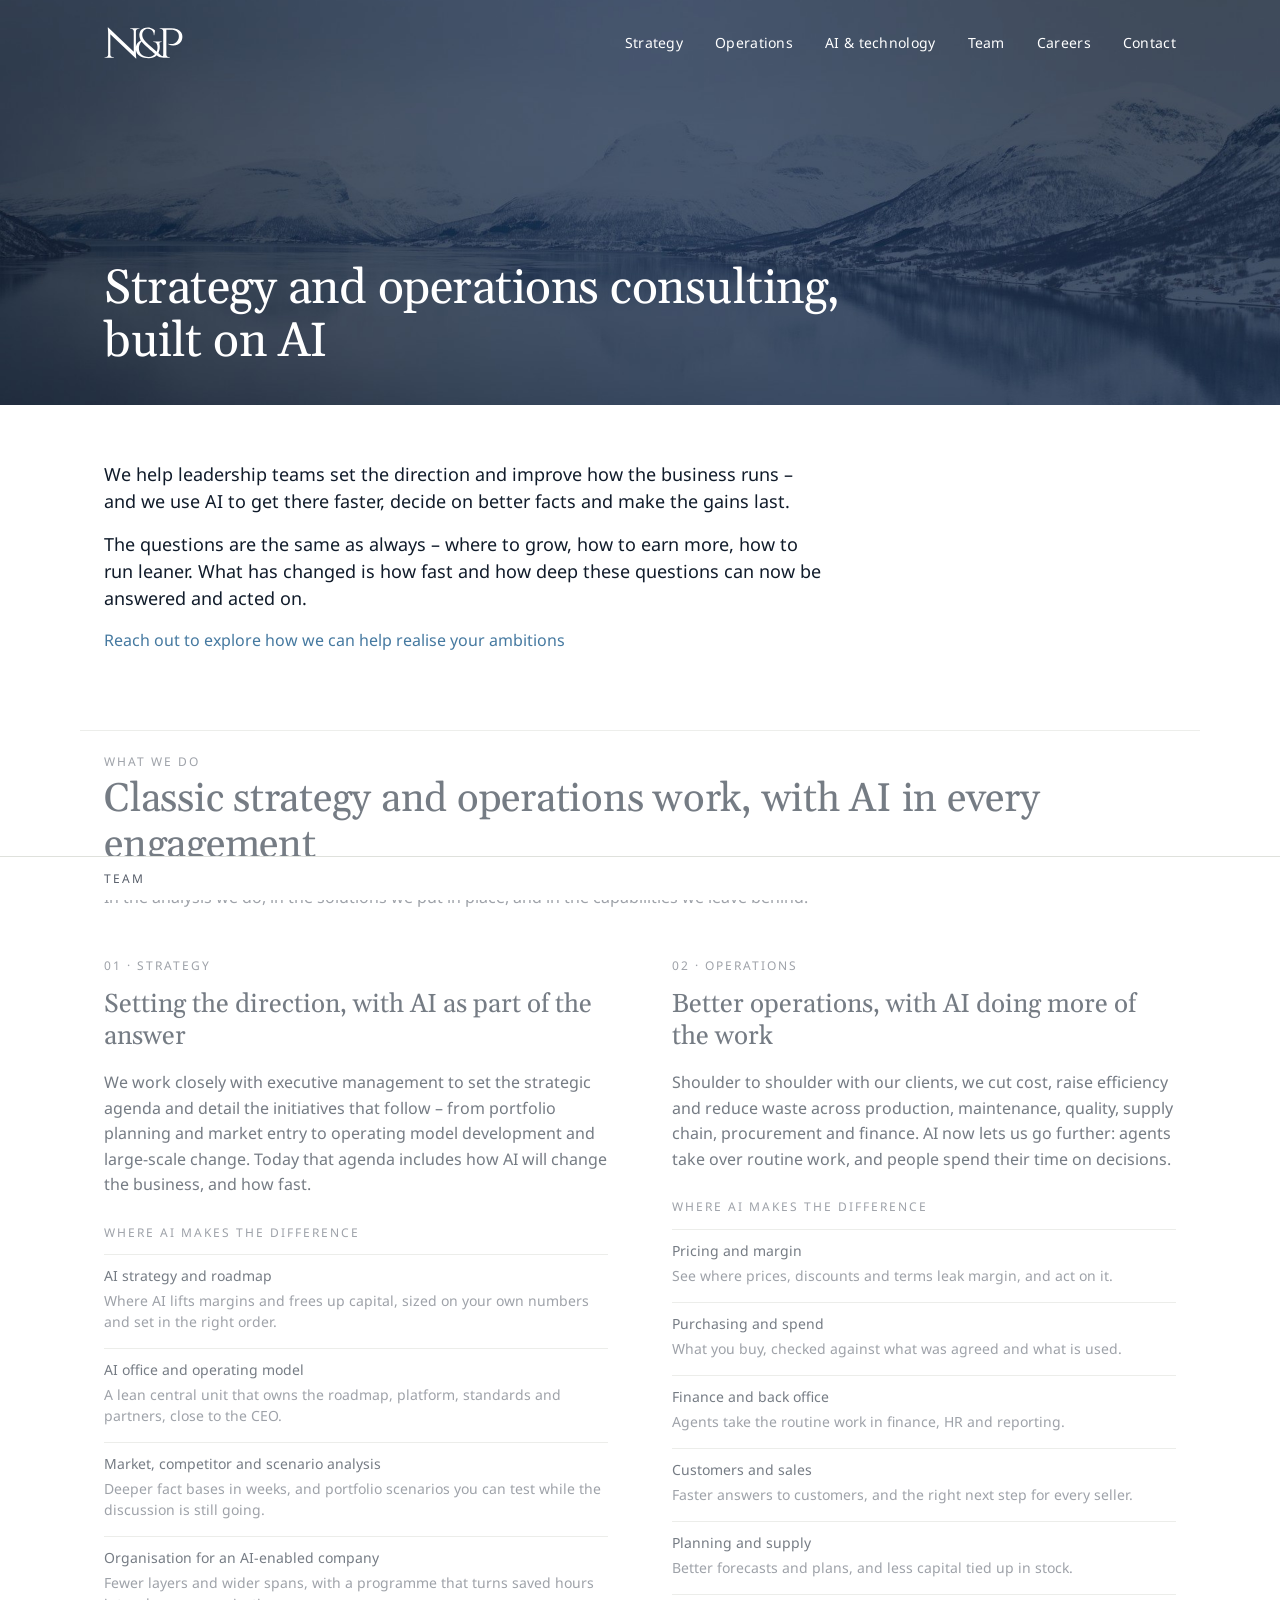
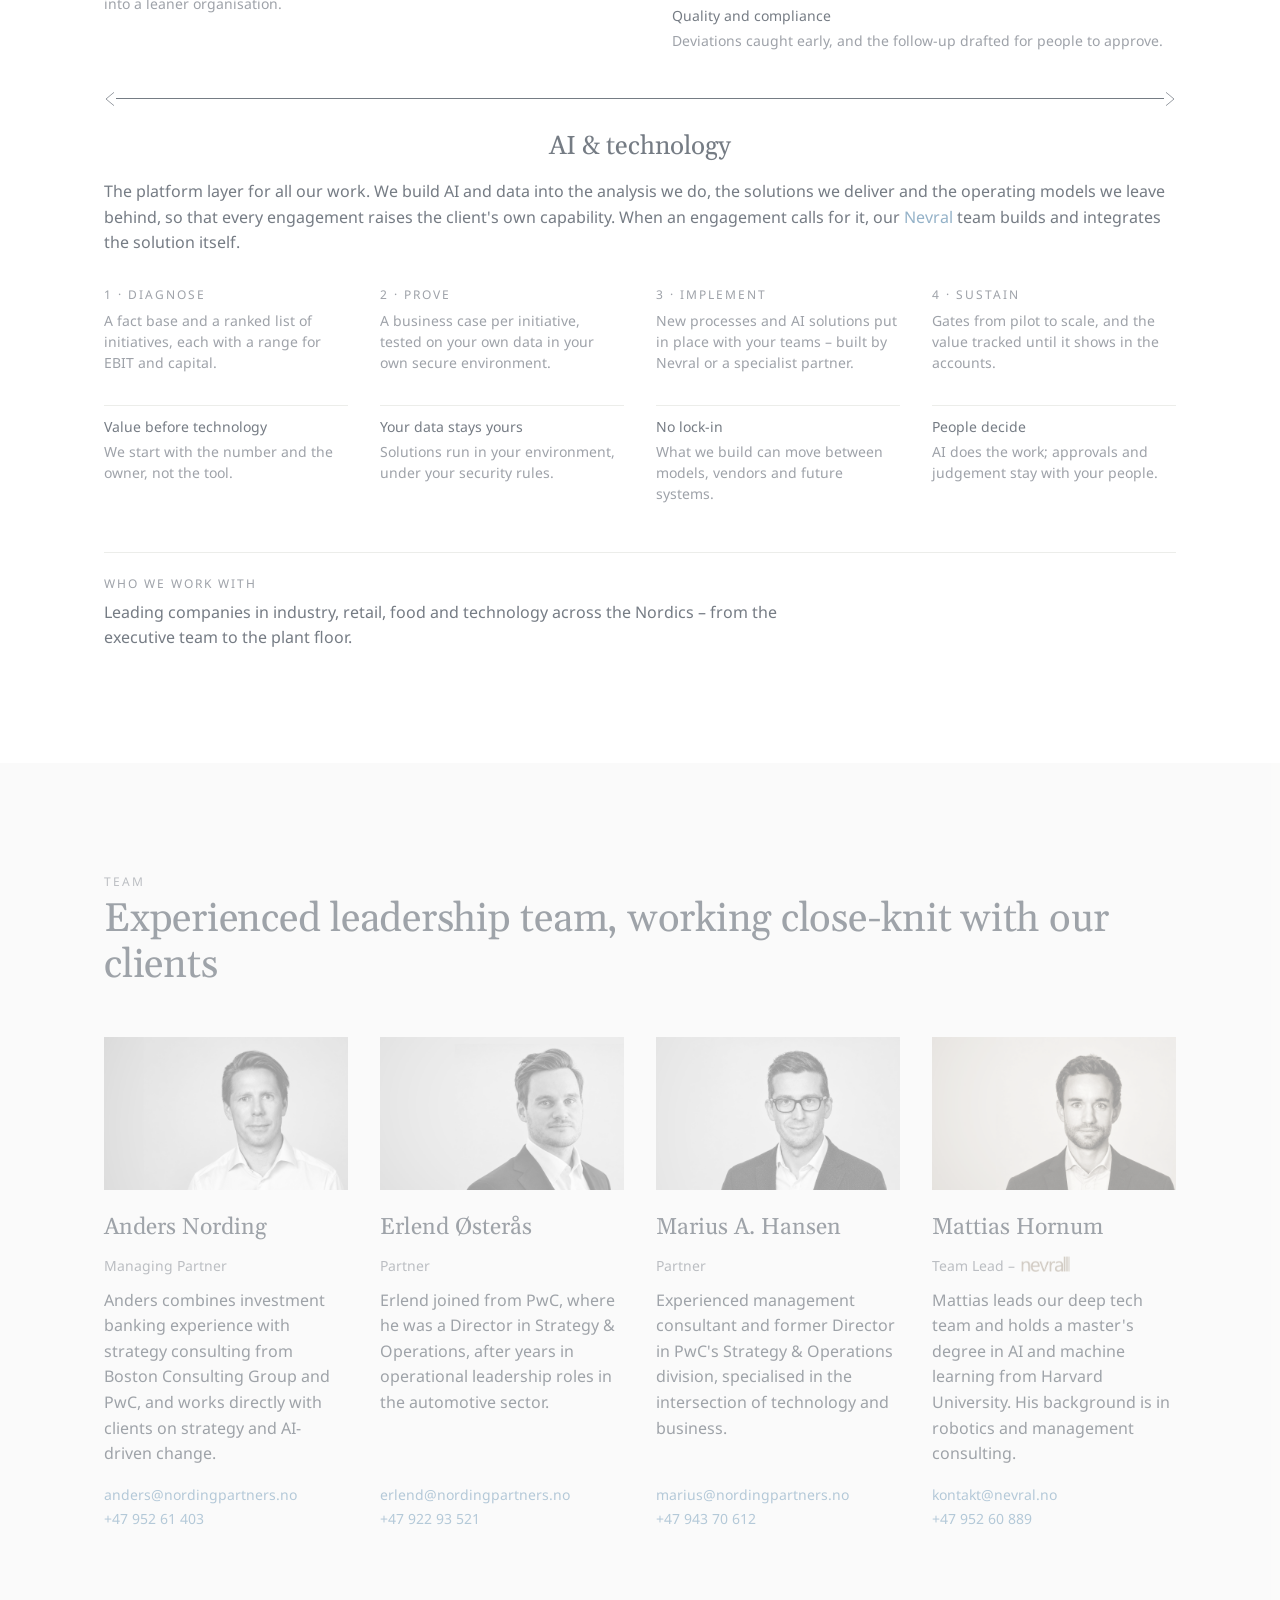
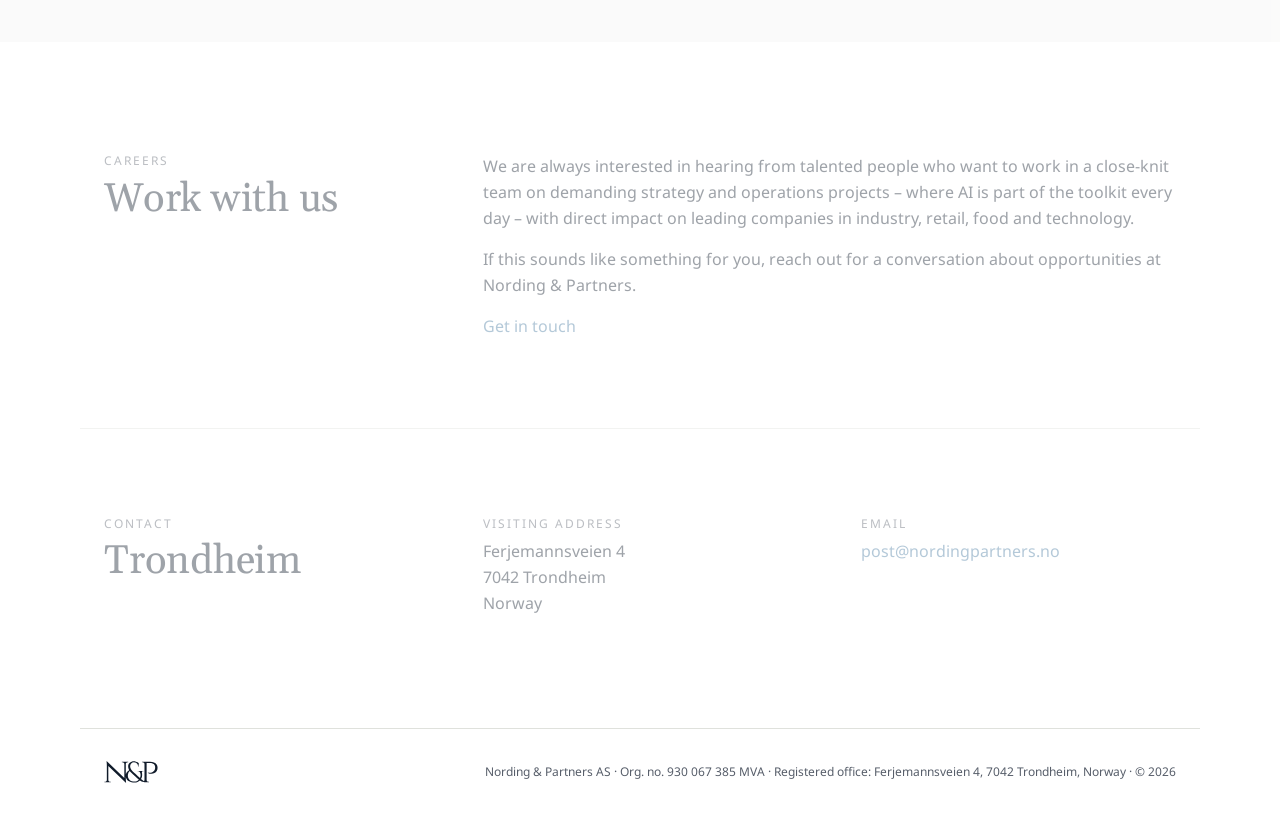
==== ai-first/index.html @ 6869a1e6 "Demo page /ai-first/ with the AI-first copy, noindex Co-Authored-By: Claude Fable 5.1 <noreply@anthr" ====
<!doctype html>
<html lang="en">
<head>
  <meta charset="utf-8">
  <meta name="viewport" content="width=device-width, initial-scale=1">
  <title>Nording &amp; Partners — AI-first (demo)</title>
  <meta name="description" content="Demo of an alternative front page for Nording &amp; Partners.">
  <meta name="robots" content="noindex, nofollow">
  <link rel="icon" href="../favicon.svg" type="image/svg+xml">
  <link rel="stylesheet" href="../assets/css/site.css?v=20261109i">
</head>
<body id="top">
  <a class="skip-link" href="#main">Skip to content</a>

  <!-- Compact header: slides in once the hero's nav has scrolled out -->
  <nav class="topbar" aria-label="Sections">
    <div class="container topbar__inner">
      <a class="topbar__logo" href="#top" aria-label="Nording &amp; Partners">
        <img src="../assets/img/np-monogram-navy.svg" alt="" width="54" height="22">
      </a>
      <div class="topbar__links">
        <a href="#work">What we do</a>
        <a href="#team">Team</a>
        <a href="#careers">Careers</a>
        <a href="#contact">Contact</a>
      </div>
    </div>
  </nav>

  <main class="sections">
  <div class="fold">
  <header class="hero">
    <img class="hero__image" src="../assets/img/hero-fjord.jpg" alt="" width="1920" height="1080" fetchpriority="high">
    <nav class="container hero__nav" aria-label="Main">
      <a class="hero__logo" href="#top" aria-label="Nording &amp; Partners">
        <img src="../assets/img/np-monogram-white.svg" alt="Nording &amp; Partners" width="79" height="32">
      </a>
      <div class="hero__links">
        <a href="#strategy">Strategy</a>
        <a href="#operations">Operations</a>
        <a href="#ai">AI &amp; technology</a>
        <a href="#team">Team</a>
        <a href="#careers">Careers</a>
        <a href="#contact">Contact</a>
      </div>
    </nav>
    <div class="container hero__statement">
      <h1>Strategy and operations consulting, built on AI</h1>
    </div>
  </header>

    <section class="intro" id="main">
      <div class="container">
        <p class="lead measure">We help leadership teams set the direction and improve how the business runs – and we use AI to get there faster, decide on better facts and make the gains last.</p>
        <p class="lead measure">The questions are the same as always – where to grow, how to earn more, how to run leaner. What has changed is how fast and how deep these questions can now be answered and acted on.</p>
        <p class="measure"><a href="mailto:anders@nordingpartners.no">Reach out to explore how we can help realise your ambitions</a></p>
      </div>
      <!-- Fills the space down to the next section; the chevron appears only when there is room for it -->
      <div class="intro__space" aria-hidden="true">
        <svg class="scroll-hint" viewBox="0 0 160 24" width="160" height="24"><path d="M2 2 L80 22 L158 2" fill="none" stroke="currentColor" stroke-width="1"/></svg>
      </div>
    </section>
  </div>


    <section class="work reveal" id="work" data-label="What we do">
      <div class="container">
        <div class="section-head">
          <p class="eyebrow">What we do</p>
          <h2 class="title">Classic strategy and operations work, with AI in every engagement</h2>
          <p class="muted measure section-head__sub">In the analysis we do, in the solutions we put in place, and in the capabilities we leave behind.</p>
        </div>

        <div class="grid-2">
          <article class="competency" id="strategy">
            <p class="eyebrow">01 · Strategy</p>
            <h3 class="heading">Setting the direction, with AI as part of the answer</h3>
            <p>We work closely with executive management to set the strategic agenda and detail the initiatives that follow – from portfolio planning and market entry to operating model development and large-scale change. Today that agenda includes how AI will change the business, and how fast.</p>
            <div class="item-list">
              <p class="eyebrow">Where AI makes the difference</p>
              <div class="item"><p class="small">AI strategy and roadmap</p><p class="small muted">Where AI lifts margins and frees up capital, sized on your own numbers and set in the right order.</p></div>
              <div class="item"><p class="small">AI office and operating model</p><p class="small muted">A lean central unit that owns the roadmap, platform, standards and partners, close to the CEO.</p></div>
              <div class="item"><p class="small">Market, competitor and scenario analysis</p><p class="small muted">Deeper fact bases in weeks, and portfolio scenarios you can test while the discussion is still going.</p></div>
              <div class="item"><p class="small">Organisation for an AI-enabled company</p><p class="small muted">Fewer layers and wider spans, with a programme that turns saved hours into a leaner organisation.</p></div>
            </div>
          </article>

          <article class="competency" id="operations">
            <p class="eyebrow">02 · Operations</p>
            <h3 class="heading">Better operations, with AI doing more of the work</h3>
            <p>Shoulder to shoulder with our clients, we cut cost, raise efficiency and reduce waste across production, maintenance, quality, supply chain, procurement and finance. AI now lets us go further: agents take over routine work, and people spend their time on decisions.</p>
            <div class="item-list">
              <p class="eyebrow">Where AI makes the difference</p>
              <div class="item"><p class="small">Pricing and margin</p><p class="small muted">See where prices, discounts and terms leak margin, and act on it.</p></div>
              <div class="item"><p class="small">Purchasing and spend</p><p class="small muted">What you buy, checked against what was agreed and what is used.</p></div>
              <div class="item"><p class="small">Finance and back office</p><p class="small muted">Agents take the routine work in finance, HR and reporting.</p></div>
              <div class="item"><p class="small">Customers and sales</p><p class="small muted">Faster answers to customers, and the right next step for every seller.</p></div>
              <div class="item"><p class="small">Planning and supply</p><p class="small muted">Better forecasts and plans, and less capital tied up in stock.</p></div>
              <div class="item"><p class="small">Quality and compliance</p><p class="small muted">Deviations caught early, and the follow-up drafted for people to approve.</p></div>
            </div>
          </article>
        </div>

        <div class="band" id="ai">
          <div class="band__rule" aria-hidden="true">
            <svg viewBox="0 0 8 12" width="12" height="16"><path d="M7 1 L1 6 L7 11" fill="none" stroke="#101b2a" stroke-width="0.75" vector-effect="non-scaling-stroke"/></svg>
            <div class="line"></div>
            <svg viewBox="0 0 8 12" width="12" height="16"><path d="M1 1 L7 6 L1 11" fill="none" stroke="#101b2a" stroke-width="0.75" vector-effect="non-scaling-stroke"/></svg>
          </div>
          <div class="band__intro">
            <h3 class="heading">AI &amp; technology</h3>
            <p>The platform layer for all our work. We build AI and data into the analysis we do, the solutions we deliver and the operating models we leave behind, so that every engagement raises the client's own capability. When an engagement calls for it, our <a href="https://nevral.no" target="_blank" rel="noopener">Nevral</a> team builds and integrates the solution itself.</p>
          </div>
          <div class="steps">
            <div class="step"><p class="eyebrow">1 · Diagnose</p><p class="small muted">A fact base and a ranked list of initiatives, each with a range for EBIT and capital.</p></div>
            <div class="step"><p class="eyebrow">2 · Prove</p><p class="small muted">A business case per initiative, tested on your own data in your own secure environment.</p></div>
            <div class="step"><p class="eyebrow">3 · Implement</p><p class="small muted">New processes and AI solutions put in place with your teams – built by Nevral or a specialist partner.</p></div>
            <div class="step"><p class="eyebrow">4 · Sustain</p><p class="small muted">Gates from pilot to scale, and the value tracked until it shows in the accounts.</p></div>
          </div>
          <div class="items-4">
            <div class="item"><p class="small">Value before technology</p><p class="small muted">We start with the number and the owner, not the tool.</p></div>
            <div class="item"><p class="small">Your data stays yours</p><p class="small muted">Solutions run in your environment, under your security rules.</p></div>
            <div class="item"><p class="small">No lock-in</p><p class="small muted">What we build can move between models, vendors and future systems.</p></div>
            <div class="item"><p class="small">People decide</p><p class="small muted">AI does the work; approvals and judgement stay with your people.</p></div>
          </div>
        </div>

        <div class="who">
          <p class="eyebrow">Who we work with</p>
          <p class="measure">Leading companies in industry, retail, food and technology across the Nordics – from the executive team to the plant floor.</p>
        </div>
      </div>
    </section>

    <section class="team reveal" id="team" data-label="Team">
      <div class="container">
        <div class="section-head">
          <p class="eyebrow">Team</p>
          <h2 class="title">Experienced leadership team, working close-knit with our clients</h2>
        </div>

        <div class="team__grid">

          <article class="person">
            <div class="person__photo">
              <img src="../assets/img/team/han.jpg" alt="Anders Nording" width="1280" height="800" loading="lazy">
            </div>
            <h3 class="heading">Anders Nording</h3>
            <p class="small muted">Managing Partner</p>
            <p>Anders combines investment banking experience with strategy consulting from Boston Consulting Group and PwC, and works directly with clients on strategy and AI-driven change.</p>
            <p class="person__contact"><a href="mailto:anders@nordingpartners.no">anders@nordingpartners.no</a><br><a href="tel:+4795261403">+47 952 61 403</a></p>
          </article>

          <article class="person">
            <div class="person__photo">
              <img src="../assets/img/team/eo.jpg" alt="Erlend Østerås" width="1280" height="800" loading="lazy">
            </div>
            <h3 class="heading">Erlend Østerås</h3>
            <p class="small muted">Partner</p>
            <p>Erlend joined from PwC, where he was a Director in Strategy &amp; Operations, after years in operational leadership roles in the automotive sector.</p>
            <p class="person__contact"><a href="mailto:erlend@nordingpartners.no">erlend@nordingpartners.no</a><br><a href="tel:+4792293521">+47 922 93 521</a></p>
          </article>

          <article class="person">
            <div class="person__photo">
              <img src="../assets/img/team/mah.jpg" alt="Marius A. Hansen" width="1280" height="800" loading="lazy">
            </div>
            <h3 class="heading">Marius A. Hansen</h3>
            <p class="small muted">Partner</p>
            <p>Experienced management consultant and former Director in PwC's Strategy &amp; Operations division, specialised in the intersection of technology and business.</p>
            <p class="person__contact"><a href="mailto:marius@nordingpartners.no">marius@nordingpartners.no</a><br><a href="tel:+4794370612">+47 943 70 612</a></p>
          </article>

          <article class="person">
            <div class="person__photo">
              <img src="../assets/img/team/mh.jpg" alt="Mattias Hornum" width="1280" height="800" loading="lazy">
            </div>
            <h3 class="heading">Mattias Hornum</h3>
            <p class="small muted person__role">Team Lead – <a href="https://nevral.no" target="_blank" rel="noopener" class="person__partner"><img src="../assets/img/nevral-logo.png" alt="Nevral" width="123" height="40"></a></p>
            <p>Mattias leads our deep tech team and holds a master's degree in AI and machine learning from Harvard University. His background is in robotics and management consulting.</p>
            <p class="person__contact"><a href="mailto:kontakt@nevral.no">kontakt@nevral.no</a><br><a href="tel:+4795260889">+47 952 60 889</a></p>
          </article>

        </div>
      </div>
    </section>

    <section class="careers reveal" id="careers" data-label="Careers">
      <div class="container">
        <div class="section-head">
          <p class="eyebrow">Careers</p>
          <h2 class="title">Work with us</h2>
        </div>
        <div class="careers__text">
          <p>We are always interested in hearing from talented people who want to work in a close-knit team on demanding strategy and operations projects – where AI is part of the toolkit every day – with direct impact on leading companies in industry, retail, food and technology.</p>
          <p>If this sounds like something for you, reach out for a conversation about opportunities at Nording &amp; Partners.</p>
          <p><a href="mailto:post@nordingpartners.no">Get in touch</a></p>
        </div>
      </div>
    </section>

    <section class="contact reveal" id="contact" data-label="Contact">
      <div class="container">
        <div class="section-head">
          <p class="eyebrow">Contact</p>
          <h2 class="title">Trondheim</h2>
        </div>
        <div class="contact__block">
          <p class="eyebrow">Visiting address</p>
          <p>Ferjemannsveien 4<br>7042 Trondheim<br>Norway</p>
        </div>
        <div class="contact__block">
          <p class="eyebrow">Email</p>
          <p><a href="mailto:post@nordingpartners.no">post@nordingpartners.no</a></p>
        </div>
      </div>
    </section>

  </main>

  <div class="next-bar" aria-hidden="true">
    <a class="container next-bar__label eyebrow" href="#work">What we do</a>
  </div>

  <footer class="footer">
    <div class="container">
      <img src="../assets/img/np-monogram-navy.svg" alt="N&amp;P" width="54" height="22">
      <p>Nording &amp; Partners AS · Org. no. 930 067 385 MVA · Registered office: Ferjemannsveien 4, 7042 Trondheim, Norway · © 2026</p>
    </div>
  </footer>

  <script>
  (function () {
    var sections = Array.prototype.slice.call(document.querySelectorAll('.reveal'));
    var bar = document.querySelector('.next-bar');
    var label = bar.querySelector('.next-bar__label');
    var footer = document.querySelector('.footer');
    var hint = document.querySelector('.scroll-hint');
    var topbar = document.querySelector('.topbar');
    var hero = document.querySelector('.hero');
    var reduce = window.matchMedia('(prefers-reduced-motion: reduce)').matches;
    var current = null, swapping = false, ticking = false;

    function ease(t) { return t < 0.5 ? 2 * t * t : 1 - Math.pow(-2 * t + 2, 2) / 2; }

    function setLabel(sec) {
      if (sec === current) return;
      current = sec;
      if (swapping) return;
      if (!sec) { bar.classList.add('is-hidden'); return; }
      bar.classList.remove('is-hidden');
      if (reduce) { label.textContent = sec.dataset.label; label.setAttribute('href', '#' + sec.id); return; }
      swapping = true;
      label.classList.add('is-swapping');
      setTimeout(function () {
        label.textContent = current.dataset.label;
        label.setAttribute('href', '#' + current.id);
        label.classList.remove('is-swapping');
        swapping = false;
      }, 220);
    }

    function update() {
      ticking = false;
      var vh = window.innerHeight;
      var next = null;
      sections.forEach(function (sec) {
        var top = sec.getBoundingClientRect().top;
        if (!reduce) {
          var p = Math.min(1, Math.max(0, (vh - top) / (vh * 0.5)));
          sec.style.opacity = (0.4 + 0.6 * ease(p)).toFixed(3);
        }
        if (!next && top > vh * 0.3) next = sec;
      });
      var footerIn = footer.getBoundingClientRect().top < vh;
      setLabel(footerIn ? null : next);
      if (hint) hint.classList.toggle('is-hidden', window.scrollY > 40);
      topbar.classList.toggle('is-shown', hero.getBoundingClientRect().bottom <= 0);
    }
    function onScroll() { if (!ticking) { ticking = true; requestAnimationFrame(update); } }
    window.addEventListener('scroll', onScroll, { passive: true });
    window.addEventListener('resize', onScroll);
    update();
  })();
  </script>
</body>
</html>
---- assets/css/site.css ----
/* Nording & Partners — site styles
   Tokens from the N&P Rebrand design system. Hairlines, not boxes. */

@font-face {
  font-family: "Noto Sans";
  font-weight: 400;
  font-display: swap;
  src: url("../fonts/noto-sans-latin-400-normal.woff2") format("woff2");
  unicode-range: U+0000-00FF, U+0131, U+0152-0153, U+02BB-02BC, U+02C6, U+02DA, U+02DC, U+2000-206F, U+2074, U+20AC, U+2122, U+2191, U+2193, U+2212, U+2215, U+FEFF, U+FFFD;
}
@font-face {
  font-family: "Noto Sans";
  font-weight: 400;
  font-display: swap;
  src: url("../fonts/noto-sans-latin-ext-400-normal.woff2") format("woff2");
  unicode-range: U+0100-02AF, U+0304, U+0308, U+0329, U+1E00-1E9F, U+1EF2-1EFF, U+2020, U+20A0-20AB, U+20AD-20CF, U+2113, U+2C60-2C7F, U+A720-A7FF;
}
/* Gelasio shares Georgia's metrics: used only where Georgia is not installed (Android, Linux). */
@font-face {
  font-family: "Gelasio";
  font-weight: 400;
  font-display: swap;
  src: url("../fonts/gelasio-latin-400-normal.woff2") format("woff2");
  unicode-range: U+0000-00FF, U+0131, U+0152-0153, U+02BB-02BC, U+02C6, U+02DA, U+02DC, U+2000-206F, U+2074, U+20AC, U+2122, U+2191, U+2193, U+2212, U+2215, U+FEFF, U+FFFD;
}
@font-face {
  font-family: "Gelasio";
  font-weight: 400;
  font-display: swap;
  src: url("../fonts/gelasio-latin-ext-400-normal.woff2") format("woff2");
  unicode-range: U+0100-02AF, U+0304, U+0308, U+0329, U+1E00-1E9F, U+1EF2-1EFF, U+2020, U+20A0-20AB, U+20AD-20CF, U+2113, U+2C60-2C7F, U+A720-A7FF;
}

:root {
  --navy: #101b2a;
  --steel: #4579a0;
  --stone: #c0c3bb;
  --ink: #101b2a;
  --ink-muted: #575e6a;
  --ink-faint: #8d9199;
  --surface: #ffffff;
  --surface-alt: #f5f5f3;
  --rule: #dfe1dc;
  --portrait-bg: #cecece;

  --font-serif: Georgia, Gelasio, "Times New Roman", Times, serif;
  --font-sans: "Noto Sans", Aptos, "Segoe UI", sans-serif;

  --container: 1120px;
  --gutter: 24px;
  --section: clamp(36px, 4.5vw, 56px);
  --section-tight: clamp(24px, 3.2vw, 40px);
  --section-wide: clamp(72px, 9vw, 112px);
  --section-mid: clamp(56px, 7vw, 88px);
}

*, *::before, *::after { box-sizing: border-box; }

html { scroll-behavior: smooth; }

body {
  margin: 0;
  font-family: var(--font-sans);
  font-size: 16px;
  line-height: 1.6;
  color: var(--ink);
  background: var(--surface);
  -webkit-font-smoothing: antialiased;
}

a { color: var(--steel); text-decoration: none; }
a:hover { color: var(--ink); text-decoration: underline; }

img { display: block; max-width: 100%; }

h1, h2, h3 {
  margin: 0;
  font-family: var(--font-serif);
  font-weight: 400;
}

p, ul { margin: 0; }

.container {
  max-width: var(--container);
  width: 100%;
  margin: 0 auto;
  padding-left: var(--gutter);
  padding-right: var(--gutter);
}

.skip-link {
  position: absolute;
  left: -9999px;
  top: 8px;
  padding: 8px 12px;
  background: var(--surface);
  color: var(--ink);
}
.skip-link:focus { left: 8px; z-index: 10; }

/* Type styles */
.eyebrow {
  font-size: 12px;
  line-height: 1.2;
  letter-spacing: 2px;
  text-transform: uppercase;
  color: var(--ink-muted);
}
.title {
  font-size: 40px;
  line-height: 1.15;
  letter-spacing: -0.25px;
}
.heading {
  font-size: 26px;
  line-height: 1.25;
}
.lead { font-size: 18px; line-height: 1.5; }
.muted { color: var(--ink-muted); }
.small { font-size: 14px; line-height: 1.5; }
.measure { max-width: 720px; }

/* Compact header: fixed to the top, slides in once the hero's nav has scrolled out */
:root { --topbar-h: 52px; }
.topbar {
  position: fixed;
  top: 0; left: 0; right: 0;
  height: var(--topbar-h);
  background: var(--surface);
  border-bottom: 1px solid var(--rule);
  z-index: 20;
  transform: translateY(-100%);
  visibility: hidden;
  transition: transform 300ms ease, visibility 0s linear 300ms;
}
.topbar.is-shown {
  transform: translateY(0);
  visibility: visible;
  transition: transform 300ms ease, visibility 0s;
}
.topbar__inner {
  height: 100%;
  display: flex;
  justify-content: space-between;
  align-items: center;
  gap: 16px 32px;
}
.topbar__logo { display: inline-flex; align-items: center; }
.topbar__logo img { height: 20px; width: auto; }
.topbar__links {
  display: flex;
  gap: 8px 32px;
  font-size: 14px;
  letter-spacing: 0.3px;
}
.topbar__links a { color: var(--ink); padding: 8px 0; }
.topbar__links a:hover { color: var(--steel); text-decoration: none; }
section[id] { scroll-margin-top: calc(var(--topbar-h) + 16px); }

/* Hero */
.hero {
  position: relative;
  overflow: hidden;
  background: var(--navy);
  min-height: clamp(320px, 45vh, 420px);
  display: flex;
  flex-direction: column;
  justify-content: space-between;
  color: #fff;
}
.hero__image {
  position: absolute;
  inset: 0;
  width: 100%;
  height: 100%;
  object-fit: cover;
  object-position: center 42%;
}
.hero__nav {
  position: relative;
  padding-top: 24px;
  display: flex;
  flex-wrap: wrap;
  justify-content: space-between;
  align-items: center;
  gap: 16px 32px;
}
.hero__logo { display: inline-flex; align-items: center; }
.hero__logo img { height: 32px; width: auto; }
.hero__links {
  display: flex;
  flex-wrap: wrap;
  gap: 8px 32px;
  font-size: 14px;
  letter-spacing: 0.3px;
}
.hero__links a { color: #fff; padding: 8px 0; min-height: 28px; }
.hero__links a:hover { color: #fff; }
.hero__statement {
  position: relative;
  padding-top: 40px;
  padding-bottom: 36px;
}
.hero h1 {
  max-width: 760px;
  font-size: clamp(32px, 4vw, 48px);
  line-height: 1.1;
  letter-spacing: -0.5px;
  color: #fff;
}

/* Fold: hero + intro, sized so the next section's head and the three competency
   headings sit just inside the first viewport (about 230px of them), above the bar */
:root { --bar-h: 44px; --peek: 230px; }
.fold {
  min-height: calc(100vh - var(--peek) - var(--bar-h));
  min-height: calc(100dvh - var(--peek) - var(--bar-h));
  display: flex;
  flex-direction: column;
}

/* Intro. The bottom padding is the floor: about three body lines (3 × 16px × 1.6)
   between "Reach out" and the rule above What we do on compressed viewports */
.intro {
  flex: 1;
  display: flex;
  flex-direction: column;
  padding: var(--section) 0 76px;
}
.intro .container { display: flex; flex-direction: column; gap: 16px; }

/* Whatever room is left on taller viewports; the chevron shows only when there is enough of it */
.intro__space {
  flex: 1 1 0;
  min-height: 0;
  container-type: size;
  display: flex;
  align-items: center;
  justify-content: center;
}
.scroll-hint {
  display: none;
  position: relative;
  top: 15%; /* sits a little below the centre of the space */
  color: var(--rule); /* same as the divider above What we do */
  transition: opacity 400ms ease;
}
@container (min-height: 140px) {
  .scroll-hint { display: block; }
}
.scroll-hint.is-hidden { opacity: 0; }

/* Sections fade in with scroll (opacity is set by the script; full without it) */
.reveal { opacity: 1; }

/* Fixed bar on the bottom edge: the label of the section not yet scrolled in */
.next-bar {
  position: fixed;
  left: 0; right: 0; bottom: 0;
  height: var(--bar-h);
  background: var(--surface);
  border-top: 1px solid var(--rule);
  z-index: 10;
  transition: opacity 300ms ease, transform 300ms ease;
}
.next-bar.is-hidden { opacity: 0; transform: translateY(100%); pointer-events: none; }
.next-bar__label {
  display: block;
  padding-top: 15px;
  padding-bottom: 15px;
  line-height: 14px;
  color: var(--ink-muted);
  text-decoration: none;
  transition: opacity 220ms ease;
}
.next-bar__label:hover { color: var(--ink); text-decoration: none; }
.next-bar__label.is-swapping { opacity: 0; }

/* What we do */
.work { padding-bottom: var(--section-wide); }
.work .container {
  border-top: 1px solid var(--rule);
  padding-top: 24px;
  display: flex;
  flex-direction: column;
  gap: 48px;
}
.section-head { display: flex; flex-direction: column; gap: 8px; }
.grid-3 {
  display: grid;
  grid-template-columns: repeat(auto-fit, minmax(280px, 1fr));
  gap: 40px 48px;
}
.competency { display: flex; flex-direction: column; gap: 16px; }

/* Cross-cutting band */
.band {
  position: relative;
  padding-top: 32px;
  display: flex;
  flex-direction: column;
  gap: 32px;
}
.band__rule {
  position: absolute;
  left: 0; right: 0; top: -8px;
  height: 16px;
  display: flex;
  align-items: center;
}
.band__rule svg { display: block; flex: none; }
.band__rule .line { flex: 1; height: 1px; background: var(--navy); }
.band__intro { display: flex; flex-direction: column; gap: 16px; }
.band__intro .heading { text-align: center; }
.band__lists {
  display: grid;
  grid-template-columns: repeat(auto-fit, minmax(280px, 1fr));
  gap: 24px 48px;
}
.band__list { display: flex; flex-direction: column; gap: 10px; }
.dashes {
  padding-left: 18px;
  list-style: "–  " outside;
  display: flex;
  flex-direction: column;
  gap: 6px;
  font-size: 14px;
  line-height: 1.5;
  color: var(--ink-muted);
}

/* AI-first page (/ai-first/): two competencies with item lists, steps and principles */
.section-head__sub { margin-top: 8px; }
.grid-2 {
  display: grid;
  grid-template-columns: repeat(auto-fit, minmax(280px, 1fr));
  gap: 40px 64px;
  align-items: start;
}
.competency[id], .band[id] { scroll-margin-top: calc(var(--topbar-h) + 16px); }
.item-list {
  margin-top: 12px;
  display: flex;
  flex-direction: column;
  gap: 16px;
}
.item-list .eyebrow { margin-bottom: -2px; }
.item {
  border-top: 1px solid var(--rule);
  padding-top: 10px;
  display: flex;
  flex-direction: column;
  gap: 4px;
}
.items-4 {
  display: grid;
  grid-template-columns: repeat(auto-fit, minmax(220px, 1fr));
  gap: 20px 32px;
}
.steps {
  display: grid;
  grid-template-columns: repeat(auto-fit, minmax(220px, 1fr));
  gap: 24px 32px;
}
.step { display: flex; flex-direction: column; gap: 8px; }
.who {
  border-top: 1px solid var(--rule);
  padding-top: 24px;
  display: flex;
  flex-direction: column;
  gap: 8px;
}

/* Team */
.team {
  background: var(--surface-alt);
  padding: var(--section-wide) 0; /* top matches the space below the last AI bullet */
}
.team .container { display: flex; flex-direction: column; gap: 48px; }
.team__grid {
  display: grid;
  grid-template-columns: repeat(auto-fit, minmax(230px, 1fr));
  gap: 56px 32px;
}
.person { display: flex; flex-direction: column; gap: 12px; }
.person .heading { font-size: 23px; }
.person__role {
  display: flex;
  align-items: center;
  gap: 6px;
}
.person__partner { display: inline-flex; align-items: center; }
.person__partner img {
  height: 16px;
  width: auto;
  position: relative;
  top: -1px;
}
.person__photo {
  position: relative;
  aspect-ratio: 8 / 5;
  background: var(--portrait-bg);
  overflow: hidden;
}
.person__photo img {
  width: 100%;
  height: 100%;
  object-fit: cover;
  object-position: right top;
}
[hidden] { display: none !important; }

.person__initials {
  display: none; /* kept in the markup; remove this line to show the initials again */
  position: absolute;
  left: 16px;
  bottom: 12px;
  font-family: var(--font-serif);
  font-size: 28px;
  line-height: 1;
  color: var(--ink-faint);
}
.person h3 { margin-top: 12px; }
.person__contact { margin-top: auto; padding-top: 4px; font-size: 14px; line-height: 1.7; }

/* Careers & contact */
.careers { padding-top: var(--section-wide); }
.careers .container {
  display: grid;
  grid-template-columns: repeat(auto-fit, minmax(280px, 1fr));
  gap: 24px 64px;
  padding-bottom: var(--section-mid);
  border-bottom: 1px solid var(--rule);
}
.careers__text {
  display: flex;
  flex-direction: column;
  gap: 16px;
  grid-column: span 2;
  max-width: 720px;
}
@media (max-width: 679px) { .careers__text { grid-column: auto; } }

.contact { padding: var(--section-mid) 0 var(--section-wide); }
.contact .container {
  display: grid;
  grid-template-columns: repeat(auto-fit, minmax(280px, 1fr));
  gap: 24px 64px;
}
.contact__block { display: flex; flex-direction: column; gap: 8px; }

/* Footer */
.footer { padding-bottom: 48px; }
.footer .container {
  border-top: 1px solid var(--rule);
  padding-top: 32px;
  display: flex;
  flex-wrap: wrap;
  justify-content: space-between;
  align-items: center;
  gap: 16px 32px;
}
.footer img { height: 22px; width: auto; }
.footer p { font-size: 12px; line-height: 1.4; color: var(--ink-muted); }

@media (prefers-reduced-motion: reduce) {
  html { scroll-behavior: auto; }
  .reveal { opacity: 1 !important; }
  .next-bar, .next-bar__label, .scroll-hint, .topbar { transition: none; }
}
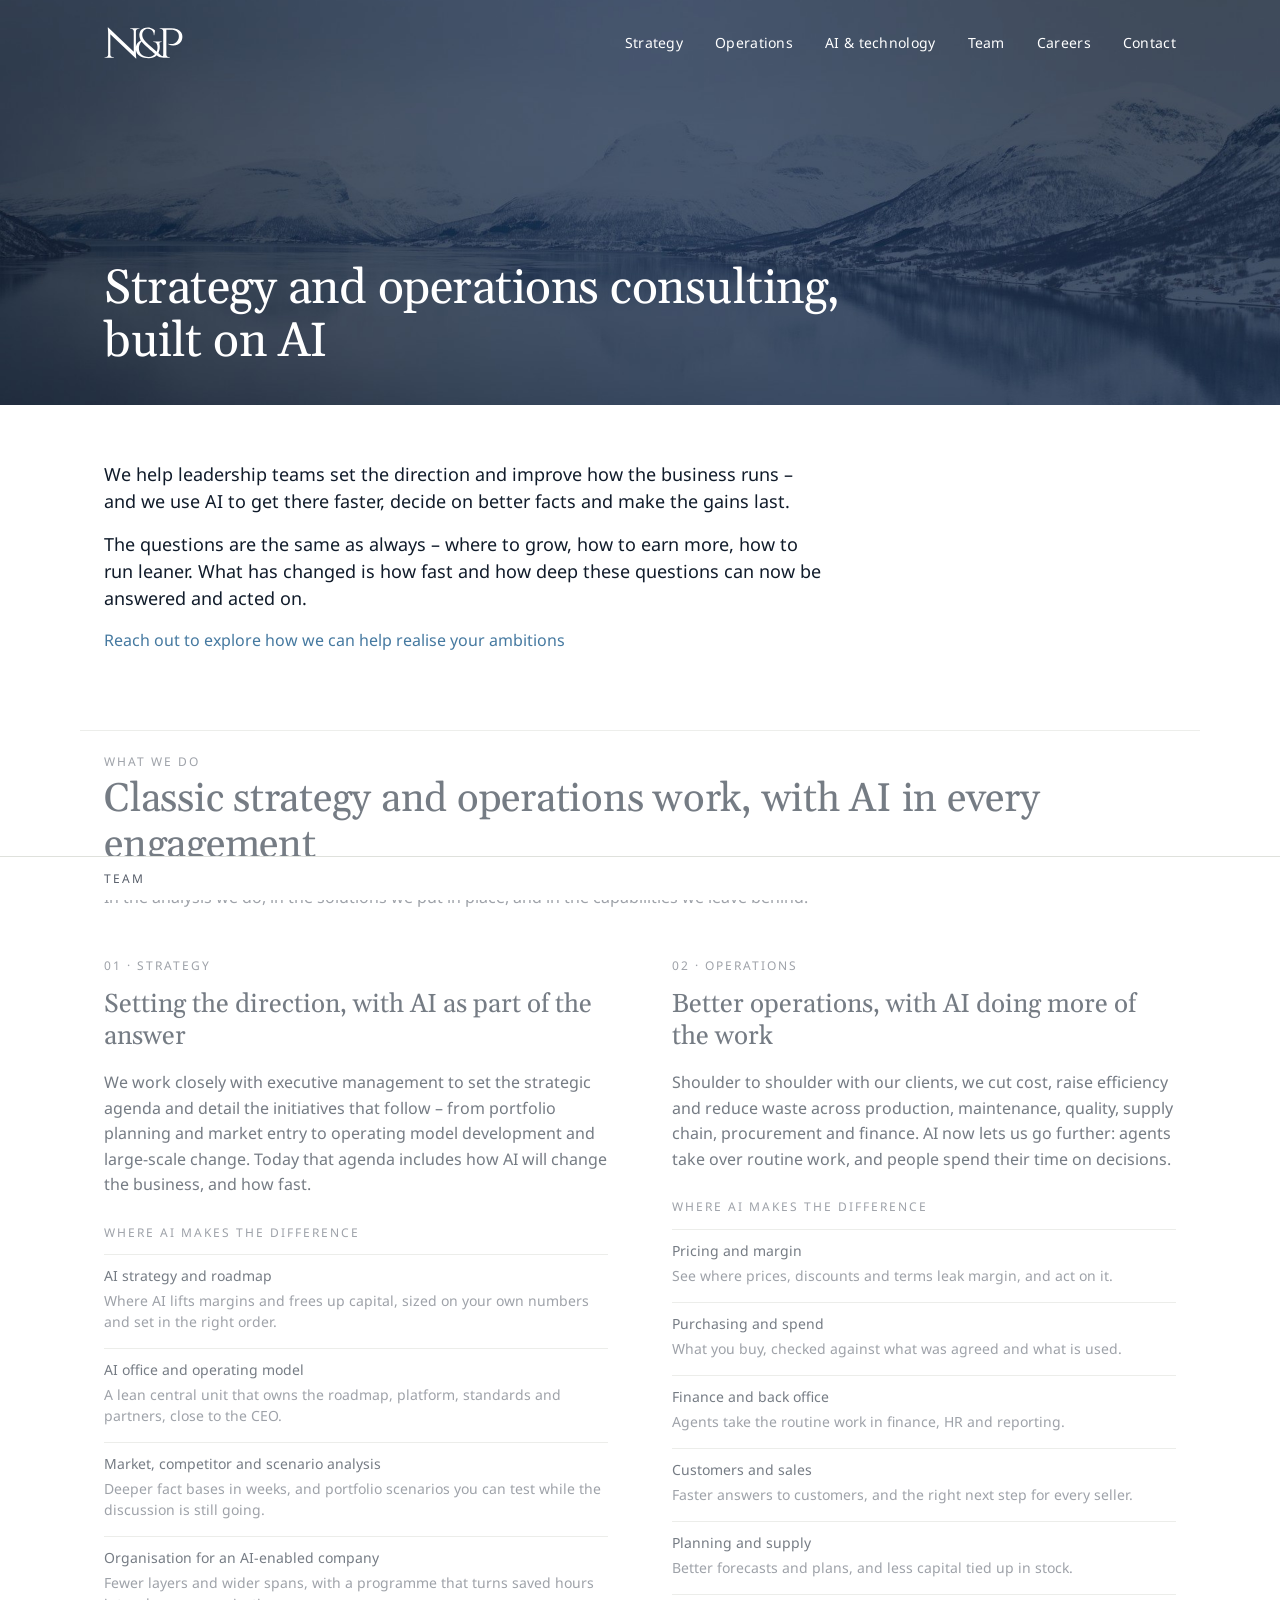
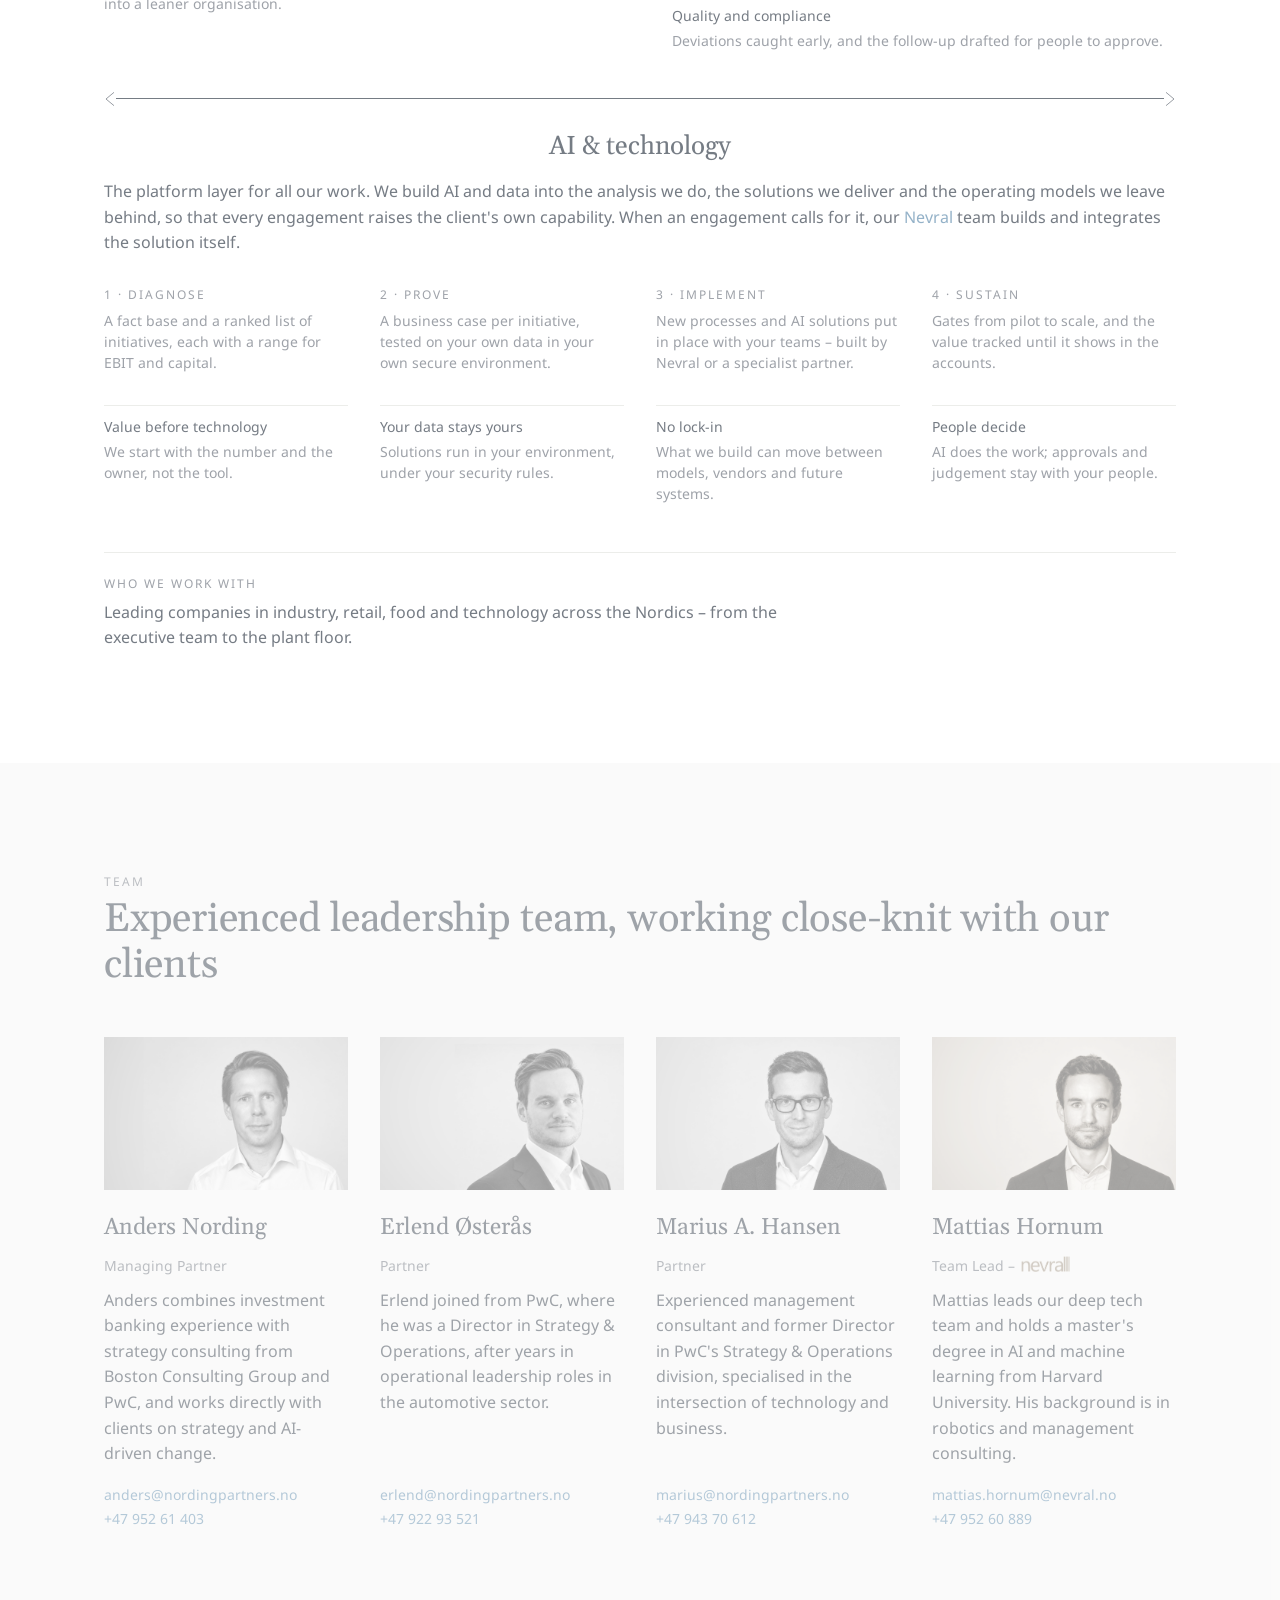
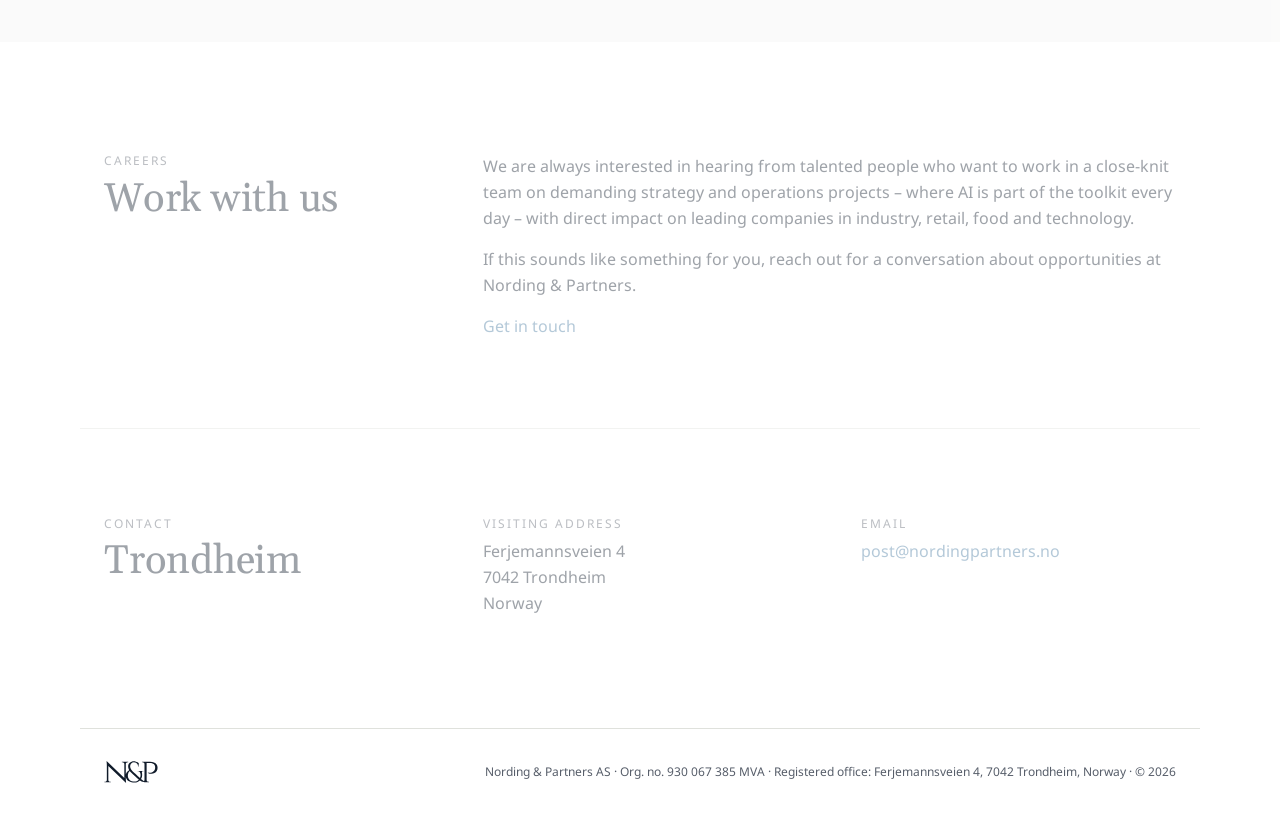
==== commit 12d575bd: "Demo page: Mattias's personal Nevral email Co-Authored-By: Claude Fable 5.1 <noreply@anthropic.com> " ====
--- a/ai-first/index.html
+++ b/ai-first/index.html
@@ -178,7 +178,7 @@
             <h3 class="heading">Mattias Hornum</h3>
             <p class="small muted person__role">Team Lead – <a href="https://nevral.no" target="_blank" rel="noopener" class="person__partner"><img src="../assets/img/nevral-logo.png" alt="Nevral" width="123" height="40"></a></p>
             <p>Mattias leads our deep tech team and holds a master's degree in AI and machine learning from Harvard University. His background is in robotics and management consulting.</p>
-            <p class="person__contact"><a href="mailto:kontakt@nevral.no">kontakt@nevral.no</a><br><a href="tel:+4795260889">+47 952 60 889</a></p>
+            <p class="person__contact"><a href="mailto:mattias.hornum@nevral.no">mattias.hornum@nevral.no</a><br><a href="tel:+4795260889">+47 952 60 889</a></p>
           </article>
 
         </div>
